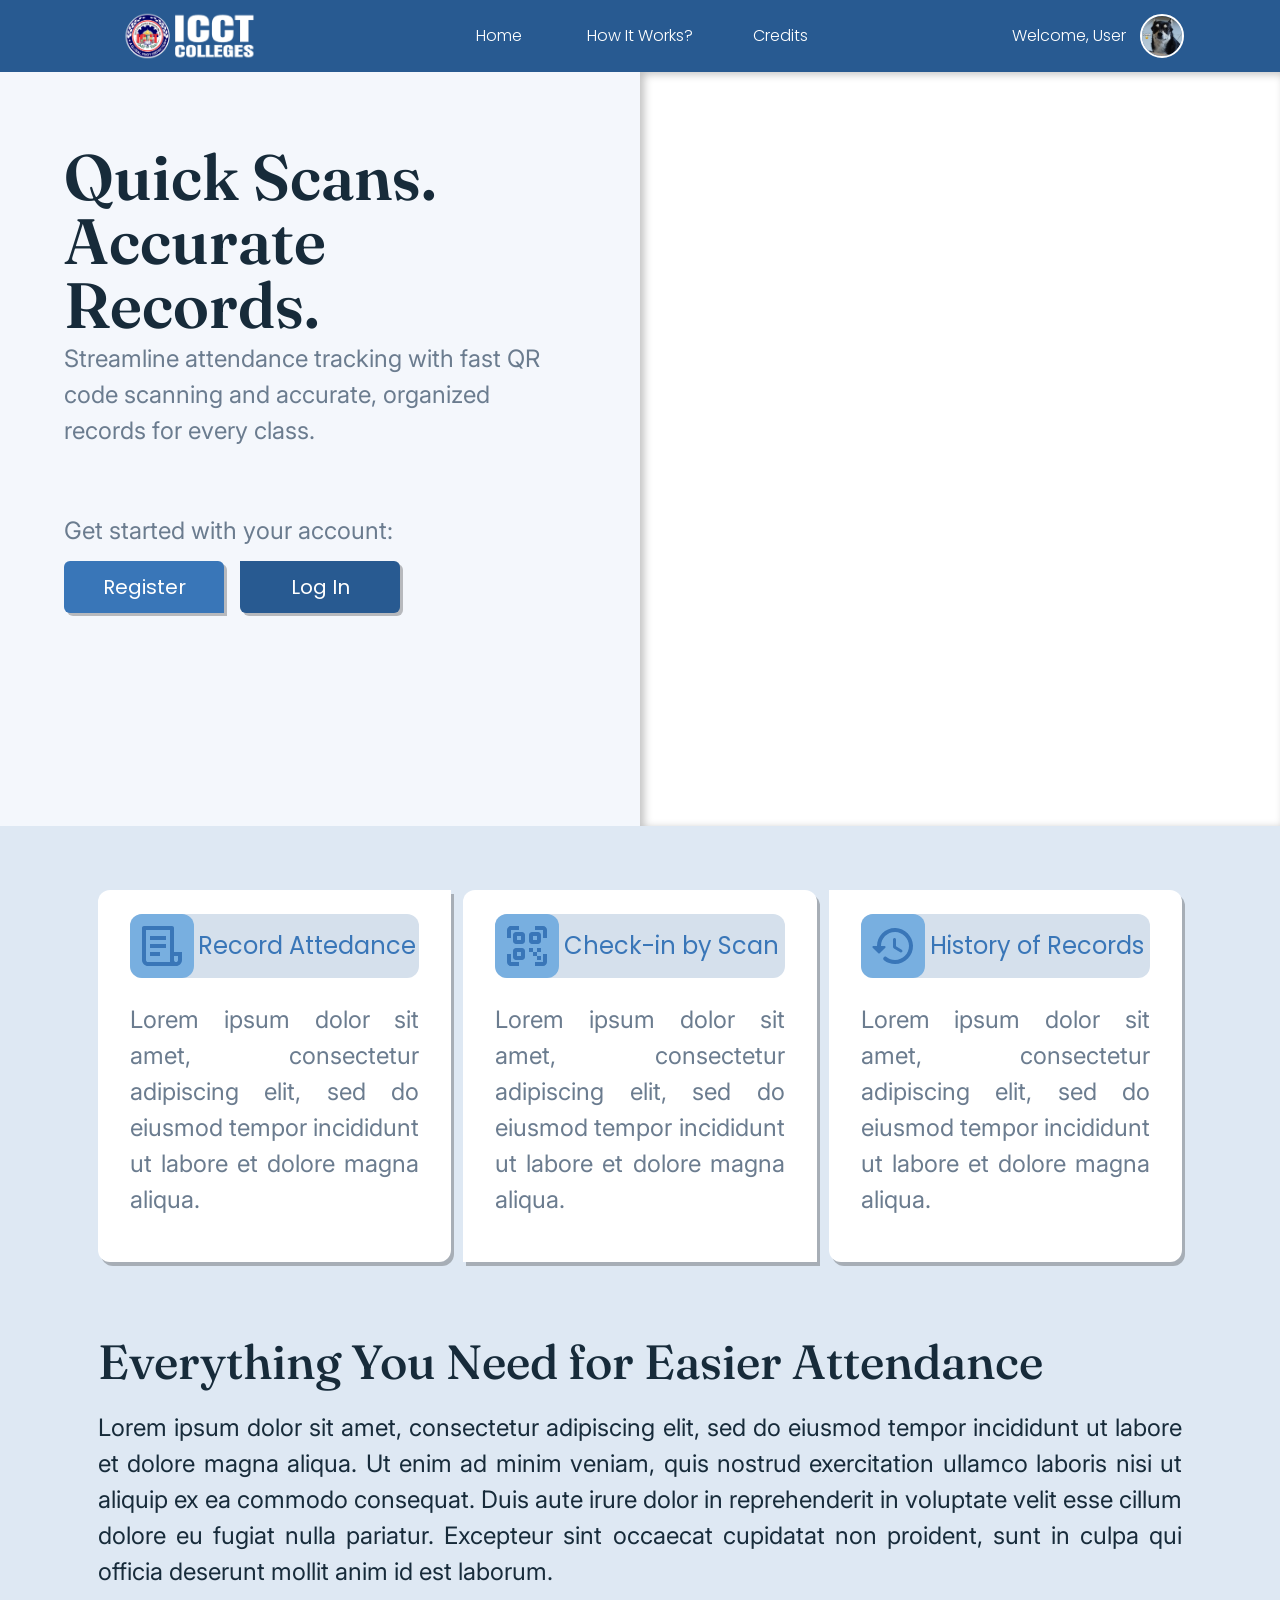
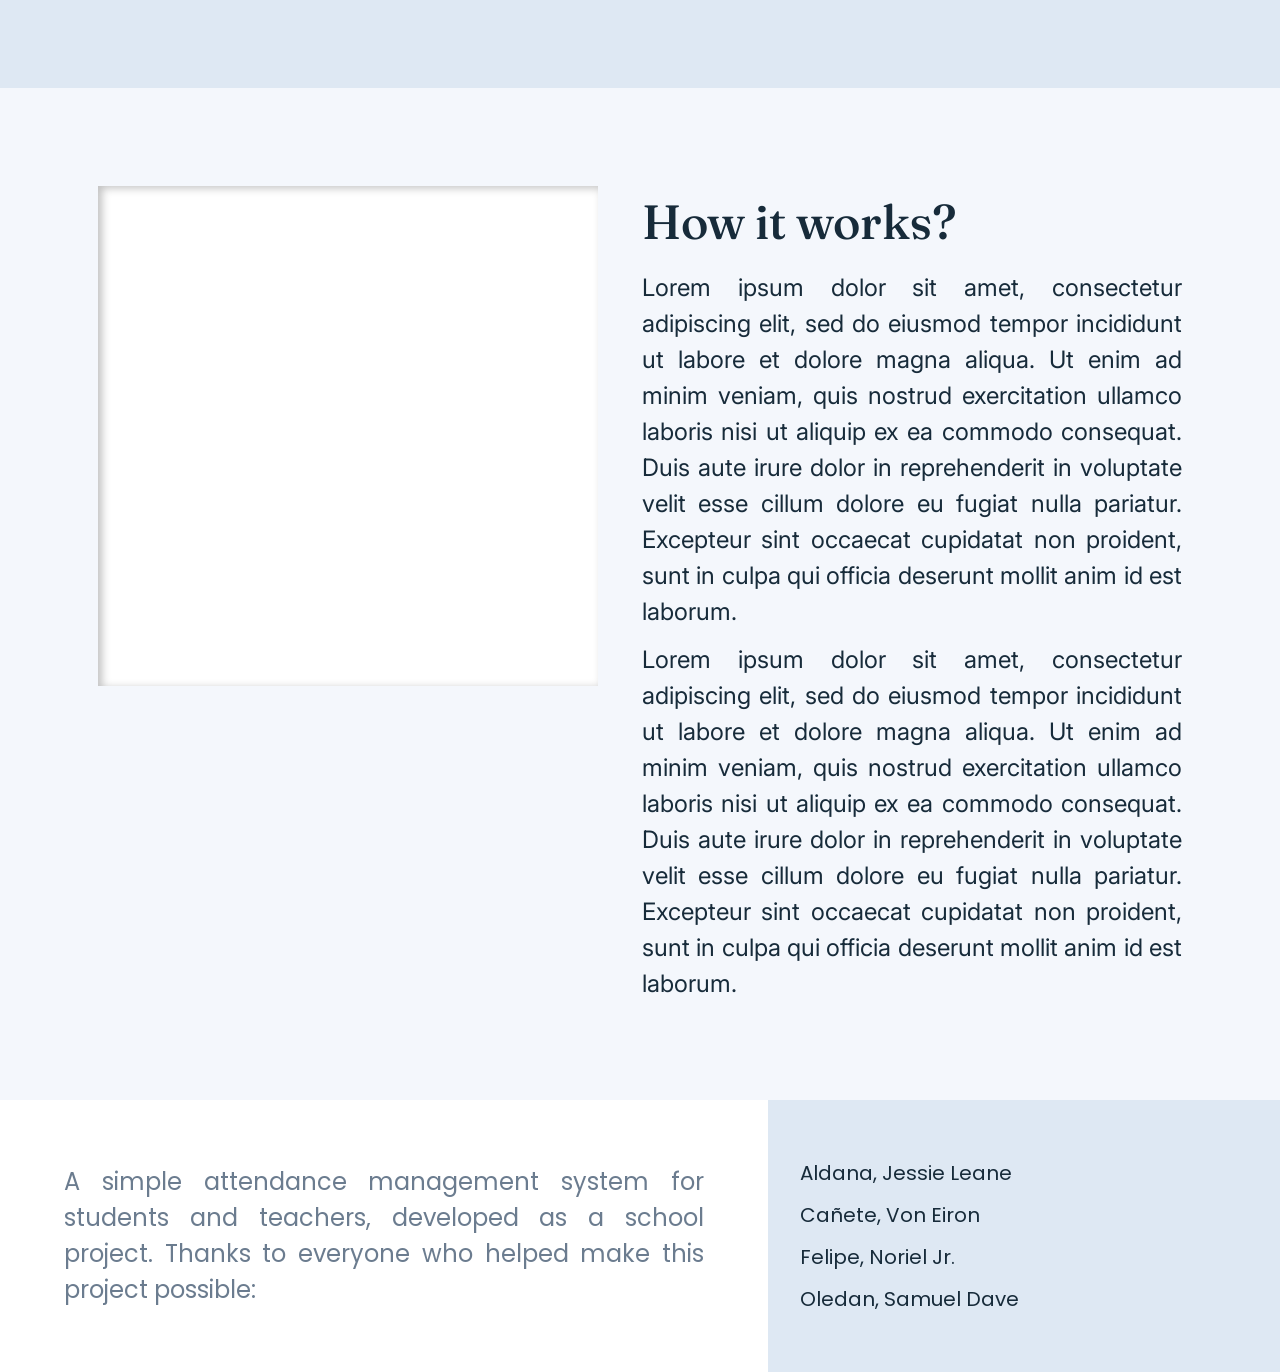
==== templates/index.html @ dfe64f06 "Flatten project structure and clean up workspace" ====
<!doctype html>
<html lang="en">
  <head>
    <meta charset="UTF-8" />
    <meta name="viewport" content="width=device-width, initial-scale=1.0" />

    <link rel="stylesheet" href="..\static\styles\global.css" />
    <link rel="stylesheet" href="..\static\styles\landing_page.css" />

    <title>WS1 Finals Project</title>
  </head>
  <body>
    <!--! Header Section -->

    <header>
      <!--! Navigation Section -->

      <nav>
        <div class="logo_container">
          <img
            src="../static/assets/images/icct_logo.png"
            alt="icct_logo.png"
          />
        </div>

        <div class="main_cta_container">
          <a href="#home">Home</a>
          <a href="#features">How It Works?</a>
          <a href="#credits">Credits</a>
        </div>

        <div class="side_cta_container">
          <a href="#home">Welcome, User</a>

          <div class="profile_container">
            <img
              src="../static/assets/images/caca.png"
              alt="profile_icon.png"
            />
          </div>
        </div>
      </nav>

      <!--* Hero Container -->

      <div class="hero_container">
        <div class="headline">
          <!--* Grid 1 - Header Description -->

          <div class="description">
            <h1>
              Quick Scans.<br />
              Accurate Records.
            </h1>
            <p>
              Streamline attendance tracking with fast QR code scanning and
              accurate, organized records for every class.
            </p>
          </div>

          <div class="hero_cta_container">
            <p>Get started with your account:</p>

            <div class="cta_container">
              <button id="register_cta">Register</button>
              <button id="login_cta">Log In</button>

              <!--* Registration Form -->

              <dialog id="registration_form">
                <div class="form_container">
                  <p>Registration Form</p>

                  <form id="registration_data" action="/submit" method="POST">
                    <div class="form_group_container">
                      <div class="form_group">
                        <label for="first_name">First name:</label>
                        <input
                          type="text"
                          id="first_name"
                          name="first_name"
                          required
                        />
                      </div>

                      <div class="form_group">
                        <label for="last_name">Last name:</label>
                        <input
                          type="text"
                          id="last_name"
                          name="last_name"
                          required
                        />
                      </div>
                    </div>

                    <div class="form_single">
                      <label for="id_number">ID no:</label>
                      <input
                        type="text"
                        id="id_number"
                        name="id_number"
                        required
                      />
                    </div>

                    <div class="form_single">
                      <label for="program">Program:</label>
                      <select name="program" id="program" required>
                        <option value="" disabled selected></option>
                        <option value="subject1">SUB1: Subject 1</option>
                        <option value="subject2">SUB2: Subject 2</option>
                        <option value="subject3">SUB3: Subject 3</option>
                      </select>
                    </div>

                    <div class="form_group_container">
                      <div class="form_group">
                        <label for="year_level">Year Level:</label>
                        <select name="year_level" id="year_level" required>
                          <option value="" disabled selected></option>
                          <option value="year_one">1st year</option>
                          <option value="year_two">2nd year</option>
                          <option value="irregular">Irregular</option>
                        </select>
                      </div>

                      <div class="form_group">
                        <label for="section">Section:</label>
                        <select name="section" id="section" required>
                          <option value="" disabled selected></option>
                          <option value="section1">Section 1</option>
                          <option value="section2">Section 2</option>
                          <option value="section3">Section 3</option>
                        </select>
                      </div>
                    </div>

                    <div class="form_single">
                      <label for="email">Email:</label>
                      <input type="email" id="email" name="email" required />
                    </div>

                    <div class="form_single">
                      <label for="password">Password:</label>
                      <input
                        type="password"
                        id="password"
                        name="password"
                        required
                      />
                    </div>
                  </form>

                  <div class="submission_cta">
                    <button type="submit" form="registration_data">
                      Sign In
                    </button>
                  </div>
                </div>
                <div class="side_header">
                  <div class="side_header_description">
                    <h3>Welcome!<br />Nice to meet you.</h3>

                    <p>
                      Create your account to get started with our attendance
                      monitoring system.
                    </p>
                  </div>

                  <p id="no_account">Don't have an account?</p>

                  <div class="registration_form_cta">
                    <button id="form_login_cta">Log In</button>
                  </div>
                </div>
              </dialog>

              <!--* Log In Form -->

              <dialog id="login_form">
                <div class="form_container">
                  <p>Log In Form</p>

                  <form id="login_data" action="/login" method="POST">
                    <div class="form_single">
                      <label for="login_id_number">ID no:</label>
                      <input
                        type="text"
                        id="login_id_number"
                        name="id_number"
                        required
                      />
                    </div>

                    <div class="form_single">
                      <label for="login_password">Password:</label>
                      <input
                        type="password"
                        id="login_password"
                        name="password"
                        required
                      />
                    </div>
                  </form>

                  <div class="submit_login_cta">
                    <button type="submit" form="login_data">Log In</button>
                  </div>
                </div>

                <div class="side_header">
                  <div class="side_header_description">
                    <h3>Welcome back!<br />Let's get started.</h3>

                    <p>Login your account to start managing attendances.</p>
                  </div>

                  <p id="no_account">Don't have an account?</p>

                  <div class="login_form_cta">
                    <button id="form_register_cta">Register</button>
                  </div>
                </div>
              </dialog>
            </div>
          </div>
        </div>

        <!--* Grid 2 - Cards Showcase -->

        <div class="showcase">
          <div class="cards_container">
            <!--TODO <img src="../img_use/Property 1=Default.png" alt="icon" /> -->
          </div>
        </div>
      </div>
    </header>

    <!--! Main Section -->

    <main>
      <!--* Features Showcase -->

      <div class="features">
        <!--* Cards Container -->

        <section class="features_cards">
          <div class="card_container card_1">
            <div class="icon_container">
              <div class="icon">
                <img
                  src="..\static\assets\icons\attendance_icon_showcase.svg"
                  alt="attendance_icon"
                />
              </div>
              <h3>Record Attedance</h3>
            </div>

            <p>
              Lorem ipsum dolor sit amet, consectetur adipiscing elit, sed do
              eiusmod tempor incididunt ut labore et dolore magna aliqua.
            </p>
          </div>

          <div class="card_container card_2">
            <div class="icon_container">
              <div class="icon">
                <img
                  src="..\static\assets\icons\qrcode_icon_showcase.svg"
                  alt="attendance_icon"
                />
              </div>
              <h3>Check-in by Scan</h3>
            </div>

            <p>
              Lorem ipsum dolor sit amet, consectetur adipiscing elit, sed do
              eiusmod tempor incididunt ut labore et dolore magna aliqua.
            </p>
          </div>

          <div class="card_container card_3">
            <div class="icon_container">
              <div class="icon">
                <img
                  src="..\static\assets\icons\history_icon_showcase.svg"
                  alt="attendance_icon"
                />
              </div>
              <h3>History of Records</h3>
            </div>

            <p>
              Lorem ipsum dolor sit amet, consectetur adipiscing elit, sed do
              eiusmod tempor incididunt ut labore et dolore magna aliqua.
            </p>
          </div>
        </section>

        <!--* Description -->

        <section class="feature_description">
          <h2>Everything You Need for Easier Attendance</h2>
          <p>
            Lorem ipsum dolor sit amet, consectetur adipiscing elit, sed do
            eiusmod tempor incididunt ut labore et dolore magna aliqua. Ut enim
            ad minim veniam, quis nostrud exercitation ullamco laboris nisi ut
            aliquip ex ea commodo consequat. Duis aute irure dolor in
            reprehenderit in voluptate velit esse cillum dolore eu fugiat nulla
            pariatur. Excepteur sint occaecat cupidatat non proident, sunt in
            culpa qui officia deserunt mollit anim id est laborum.
          </p>
        </section>
      </div>

      <!--* Description 2 -->

      <div class="hiw_description_container">
        <section class="hiw_card_container"></section>

        <section class="hiw_description">
          <h2>How it works?</h2>
          <p>
            Lorem ipsum dolor sit amet, consectetur adipiscing elit, sed do
            eiusmod tempor incididunt ut labore et dolore magna aliqua. Ut enim
            ad minim veniam, quis nostrud exercitation ullamco laboris nisi ut
            aliquip ex ea commodo consequat. Duis aute irure dolor in
            reprehenderit in voluptate velit esse cillum dolore eu fugiat nulla
            pariatur. Excepteur sint occaecat cupidatat non proident, sunt in
            culpa qui officia deserunt mollit anim id est laborum.
          </p>
          <p>
            Lorem ipsum dolor sit amet, consectetur adipiscing elit, sed do
            eiusmod tempor incididunt ut labore et dolore magna aliqua. Ut enim
            ad minim veniam, quis nostrud exercitation ullamco laboris nisi ut
            aliquip ex ea commodo consequat. Duis aute irure dolor in
            reprehenderit in voluptate velit esse cillum dolore eu fugiat nulla
            pariatur. Excepteur sint occaecat cupidatat non proident, sunt in
            culpa qui officia deserunt mollit anim id est laborum.
          </p>
        </section>
      </div>
    </main>

    <!--! Footer Section -->

    <footer>
      <section class="credits_description">
        <p>
          A simple attendance management system for students and teachers,
          developed as a school project. Thanks to everyone who helped make this
          project possible:
        </p>
      </section>

      <section class="members_list">
        <ul>
          <li>Aldana, Jessie Leane</li>
          <li>Cañete, Von Eiron</li>
          <li>Felipe, Noriel Jr.</li>
          <li>Oledan, Samuel Dave</li>
        </ul>
      </section>
    </footer>

    <script src="../static/scripts/landing_page.js"></script>
  </body>
</html>
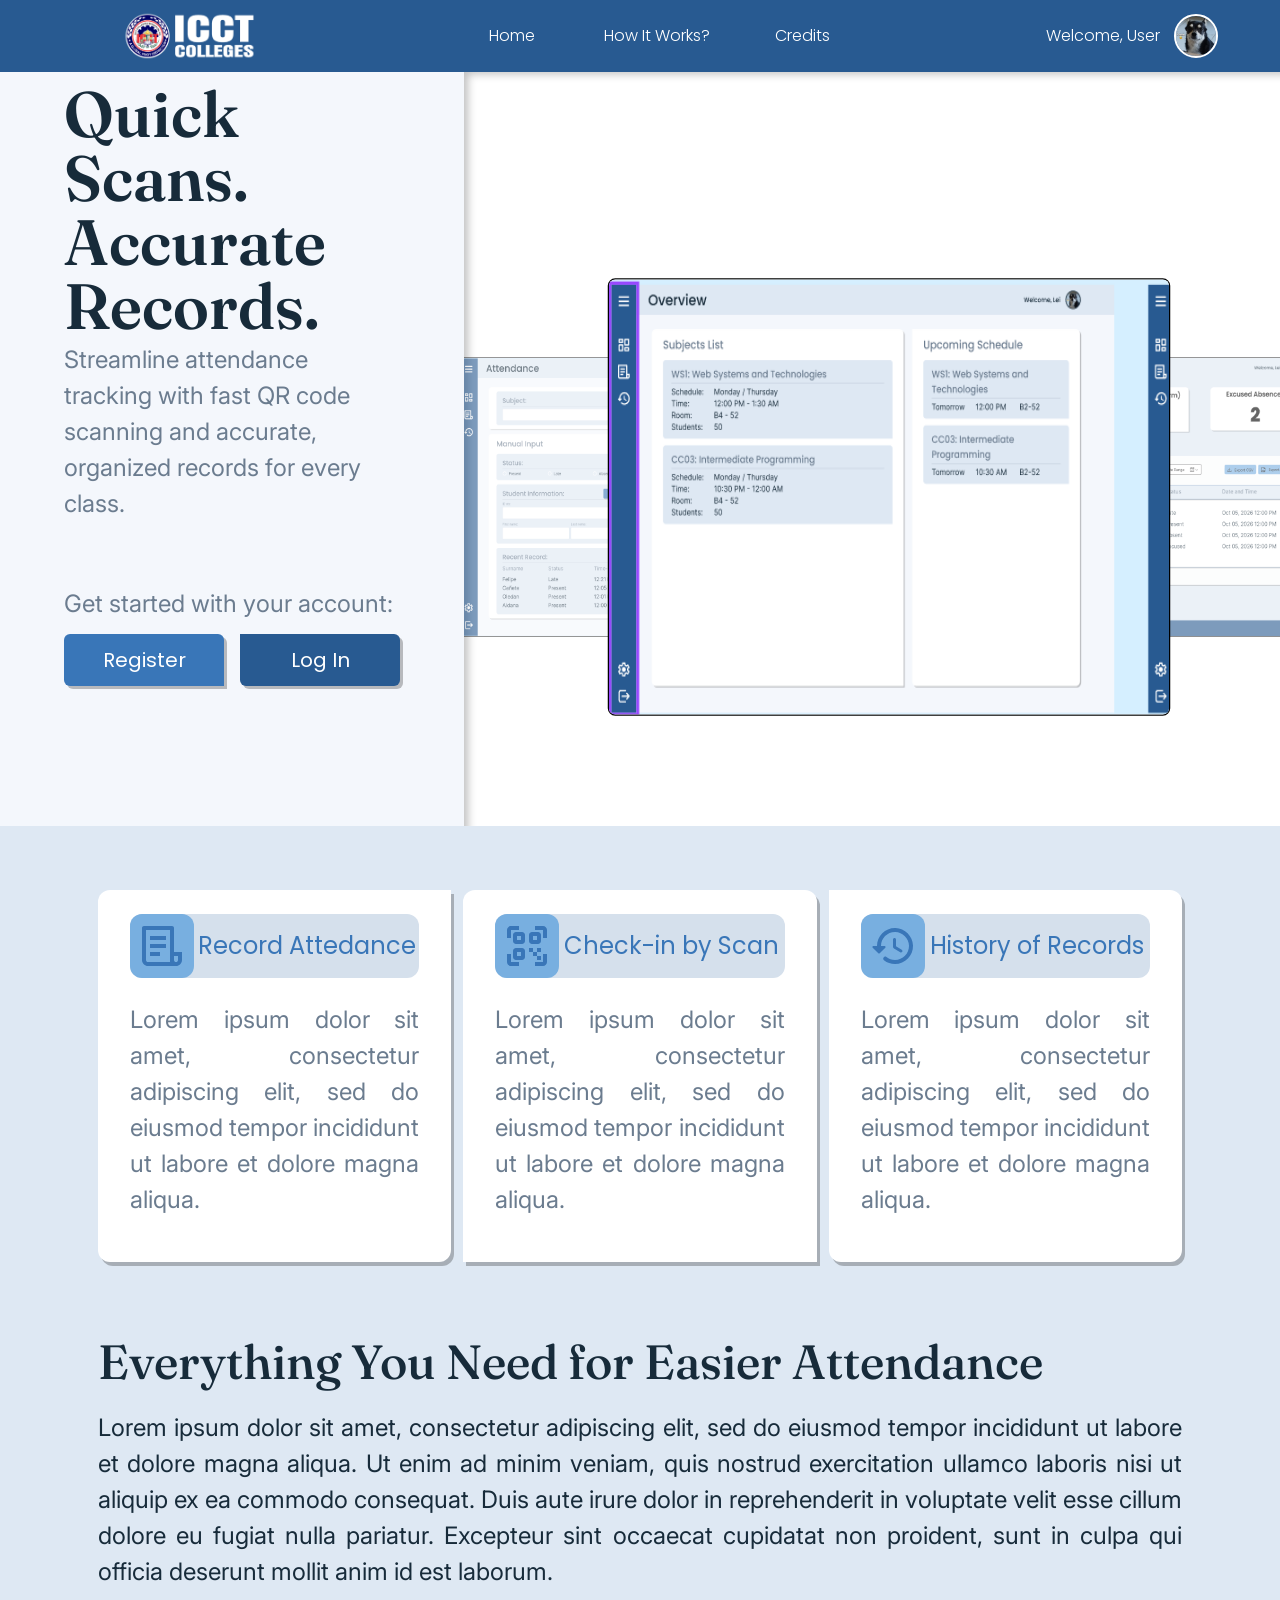
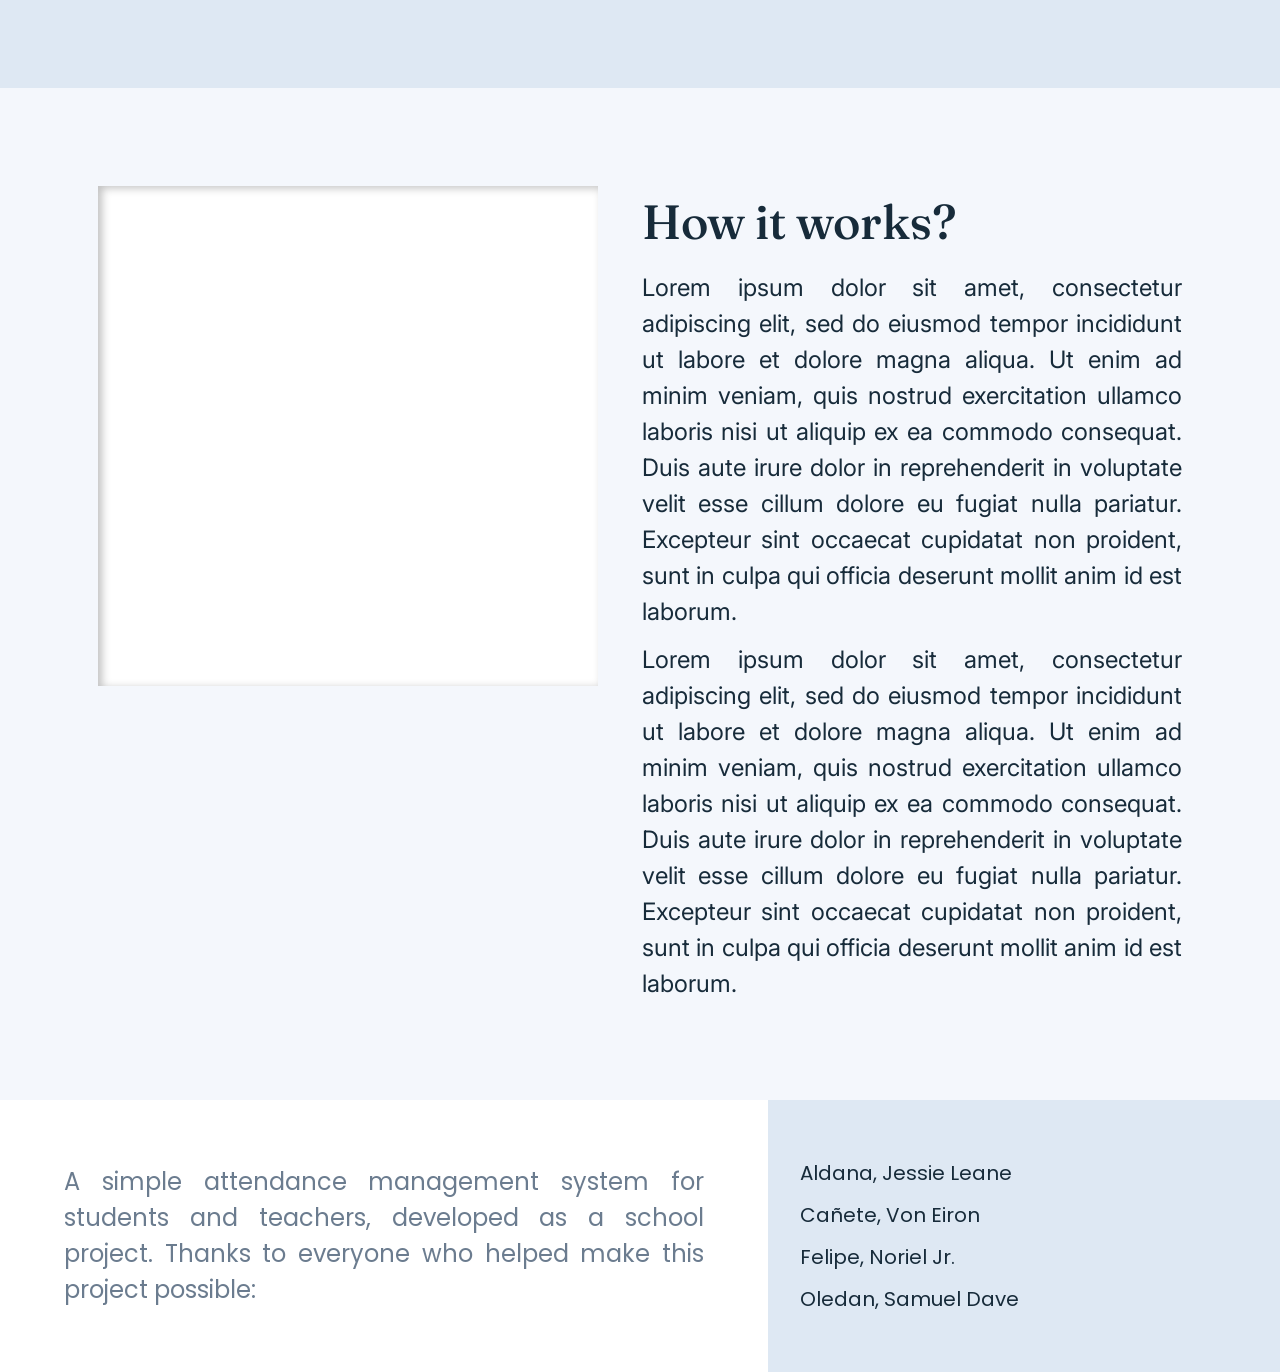
==== commit d1167ba9: "program manager(3 forms yan naka display none lang) and slider animation" ====
--- a/templates/index.html
+++ b/templates/index.html
@@ -6,6 +6,7 @@
 
     <link rel="stylesheet" href="..\static\styles\global.css" />
     <link rel="stylesheet" href="..\static\styles\landing_page.css" />
+    <link rel="stylesheet" href="../static/styles/slider-animation.css">
 
     <title>WS1 Finals Project</title>
   </head>
@@ -69,9 +70,16 @@
 
               <dialog id="registration_form">
                 <div class="form_container">
-                  <p>Registration Form</p>
-
-                  <form id="registration_data" action="/submit" method="POST">
+                  <h3>Registration Form</h3>
+
+                  <div class="form_message" id="form_message"></div>
+
+                  <form
+                    id="registration_data"
+                    action="/submit"
+                    method="POST"
+                    autocomplete="off"
+                  >
                     <div class="form_group_container">
                       <div class="form_group">
                         <label for="first_name">First name:</label>
@@ -79,6 +87,7 @@
                           type="text"
                           id="first_name"
                           name="first_name"
+                          placeholder="JUAN"
                           required
                         />
                       </div>
@@ -89,6 +98,7 @@
                           type="text"
                           id="last_name"
                           name="last_name"
+                          placeholder="DELA CRUZ"
                           required
                         />
                       </div>
@@ -100,45 +110,74 @@
                         type="text"
                         id="id_number"
                         name="id_number"
+                        placeholder="e.g., CA202205945"
                         required
                       />
                     </div>
 
-                    <div class="form_single">
-                      <label for="program">Program:</label>
-                      <select name="program" id="program" required>
-                        <option value="" disabled selected></option>
-                        <option value="subject1">SUB1: Subject 1</option>
-                        <option value="subject2">SUB2: Subject 2</option>
-                        <option value="subject3">SUB3: Subject 3</option>
-                      </select>
-                    </div>
-
-                    <div class="form_group_container">
-                      <div class="form_group">
-                        <label for="year_level">Year Level:</label>
-                        <select name="year_level" id="year_level" required>
-                          <option value="" disabled selected></option>
-                          <option value="year_one">1st year</option>
-                          <option value="year_two">2nd year</option>
-                          <option value="irregular">Irregular</option>
+                    <div class="form_checkbox">
+                      <label for="is_student">
+                        <input
+                          type="checkbox"
+                          name="is_student"
+                          id="is_student"
+                          value="true"
+                        />
+                        Register as a student?
+                      </label>
+                    </div>
+
+                    <div id="student_fields">
+                      <div class="form_single">
+                        <label for="program">Program:</label>
+                        <select name="program" id="program" required>
+                          <option value="" disabled selected>
+                            Select an option below:
+                          </option>
+                          <option value="subject1">
+                            BSCS: Bachelor of Science in Computer Science
+                          </option>
+                          <option value="subject2">
+                            BSIT: Bachelor of Science in Information Technology
+                          </option>
+                          <option value="subject3">
+                            BSCRIM: Bachelor of Science in Criminology
+                          </option>
                         </select>
                       </div>
 
-                      <div class="form_group">
-                        <label for="section">Section:</label>
-                        <select name="section" id="section" required>
-                          <option value="" disabled selected></option>
-                          <option value="section1">Section 1</option>
-                          <option value="section2">Section 2</option>
-                          <option value="section3">Section 3</option>
-                        </select>
+                      <div class="form_group_container">
+                        <div class="form_group">
+                          <label for="year_level">Year Level:</label>
+                          <select name="year_level" id="year_level" required>
+                            <option value="" disabled selected></option>
+                            <option value="year_one">1st</option>
+                            <option value="year_two">2nd</option>
+                            <option value="irregular">Irregular</option>
+                          </select>
+                        </div>
+
+                        <div class="form_group">
+                          <label for="section">Section:</label>
+                          <select name="section" id="section" required>
+                            <option value="" disabled selected></option>
+                            <option value="section1">Section 1</option>
+                            <option value="section2">Section 2</option>
+                            <option value="section3">Section 3</option>
+                          </select>
+                        </div>
                       </div>
                     </div>
 
                     <div class="form_single">
                       <label for="email">Email:</label>
-                      <input type="email" id="email" name="email" required />
+                      <input
+                        type="email"
+                        id="email"
+                        name="email"
+                        placeholder="e.g., juandelacruz@gmail.com"
+                        required
+                      />
                     </div>
 
                     <div class="form_single">
@@ -147,6 +186,9 @@
                         type="password"
                         id="password"
                         name="password"
+                        minlength="8"
+                        maxlength="64"
+                        placeholder="At least 8 characters."
                         required
                       />
                     </div>
@@ -154,7 +196,7 @@
 
                   <div class="submission_cta">
                     <button type="submit" form="registration_data">
-                      Sign In
+                      Sign Up
                     </button>
                   </div>
                 </div>
@@ -180,9 +222,16 @@
 
               <dialog id="login_form">
                 <div class="form_container">
-                  <p>Log In Form</p>
-
-                  <form id="login_data" action="/login" method="POST">
+                  <h3>Log In Form</h3>
+
+                  <div class="form_message" id="login_message"></div>
+
+                  <form
+                    id="login_data"
+                    action="/login"
+                    method="POST"
+                    autocomplete="off"
+                  >
                     <div class="form_single">
                       <label for="login_id_number">ID no:</label>
                       <input
@@ -230,8 +279,19 @@
         <!--* Grid 2 - Cards Showcase -->
 
         <div class="showcase">
-          <div class="cards_container">
-            <!--TODO <img src="../img_use/Property 1=Default.png" alt="icon" /> -->
+          <input type="radio" name="state" id="s1" checked>
+          <input type="radio" name="state" id="s2">
+          <input type="radio" name="state" id="s3">
+
+
+          <div class="carousel">
+              <img src="../static/assets/images/attendance-image.png" alt="attendance" class="images a">
+              <img src="../static/assets/images/overview-image.png" alt="overview" class="images b">
+              <img src="../static/assets/images/record-image.png" alt="record" class="images c">
+
+              <label class="next to-s1" for="s1"></label>
+              <label class="next to-s2" for="s2"></label>
+              <label class="next to-s3" for="s3"></label>
           </div>
         </div>
       </div>
--- a/static/styles/slider-animation.css
+++ b/static/styles/slider-animation.css
@@ -0,0 +1,115 @@
+.showcase {
+    display: grid;
+    place-items: center;
+    height: 100vh;
+    margin: 0;
+}
+
+input {
+    position: absolute;
+    opacity: 0;
+    pointer-events: none;
+}
+
+/* state 1: a b c */
+#s1:checked~.carousel {
+    .a {
+        --pos: 0;
+        --scale: 0.8;
+        --opacity: 0.6;
+    }
+
+    .b {
+        --pos: 1;
+        --scale: 1.25;
+        --opacity: 1;
+        z-index: 2;
+    }
+
+    .c {
+        --pos: 2;
+        --scale: 0.8;
+        --opacity: 0.6;
+    }
+}
+
+/* state 2: b c a */
+#s2:checked~.carousel {
+    .b {
+    --pos: 0;
+    --scale: 0.8;
+    --opacity: 0.6;
+    }
+
+    .c {
+    --pos: 1;
+    --scale: 1.25;
+    --opacity: 1;
+    z-index: 2;
+    }
+
+    .a {
+    --pos: 2;
+    --scale: 0.8;
+    --opacity: 0.6;
+    }
+}
+
+/* state 3: c a b */
+#s3:checked~.carousel {
+    .c {
+    --pos: 0;
+    --scale: 0.8;
+    --opacity: 0.6;
+    }
+
+    .a {
+    --pos: 1;
+    --scale: 1.25;
+    --opacity: 1;
+    z-index: 2;
+    }
+
+    .b {
+    --pos: 2;
+    --scale: 0.8;
+    --opacity: 0.6;
+    }
+}
+
+
+
+.carousel {
+    position: relative;
+    width: 850px;
+    height: 600px;
+    overflow: hidden;
+
+    .images {
+        position: absolute;
+        top: 100px;
+        right: 450px;
+        width: 450px;
+        height: 350px;
+        border: 1px solid black;
+        border-radius: 6px;
+        transform: translateX(calc(var(--pos) * 250px)) scale(var(--scale));
+        opacity: var(--opacity);
+        transition: transform 0.5s ease, opacity 0.5s ease;
+    }
+
+    .next {
+        position: absolute;
+        inset: 0;
+        cursor: pointer;
+        z-index: 10;
+        pointer-events: none;
+    }
+}
+
+#s1:checked~.carousel .to-s2,
+#s2:checked~.carousel .to-s3,
+#s3:checked~.carousel .to-s1 {
+    display: block;
+    pointer-events: auto;
+}
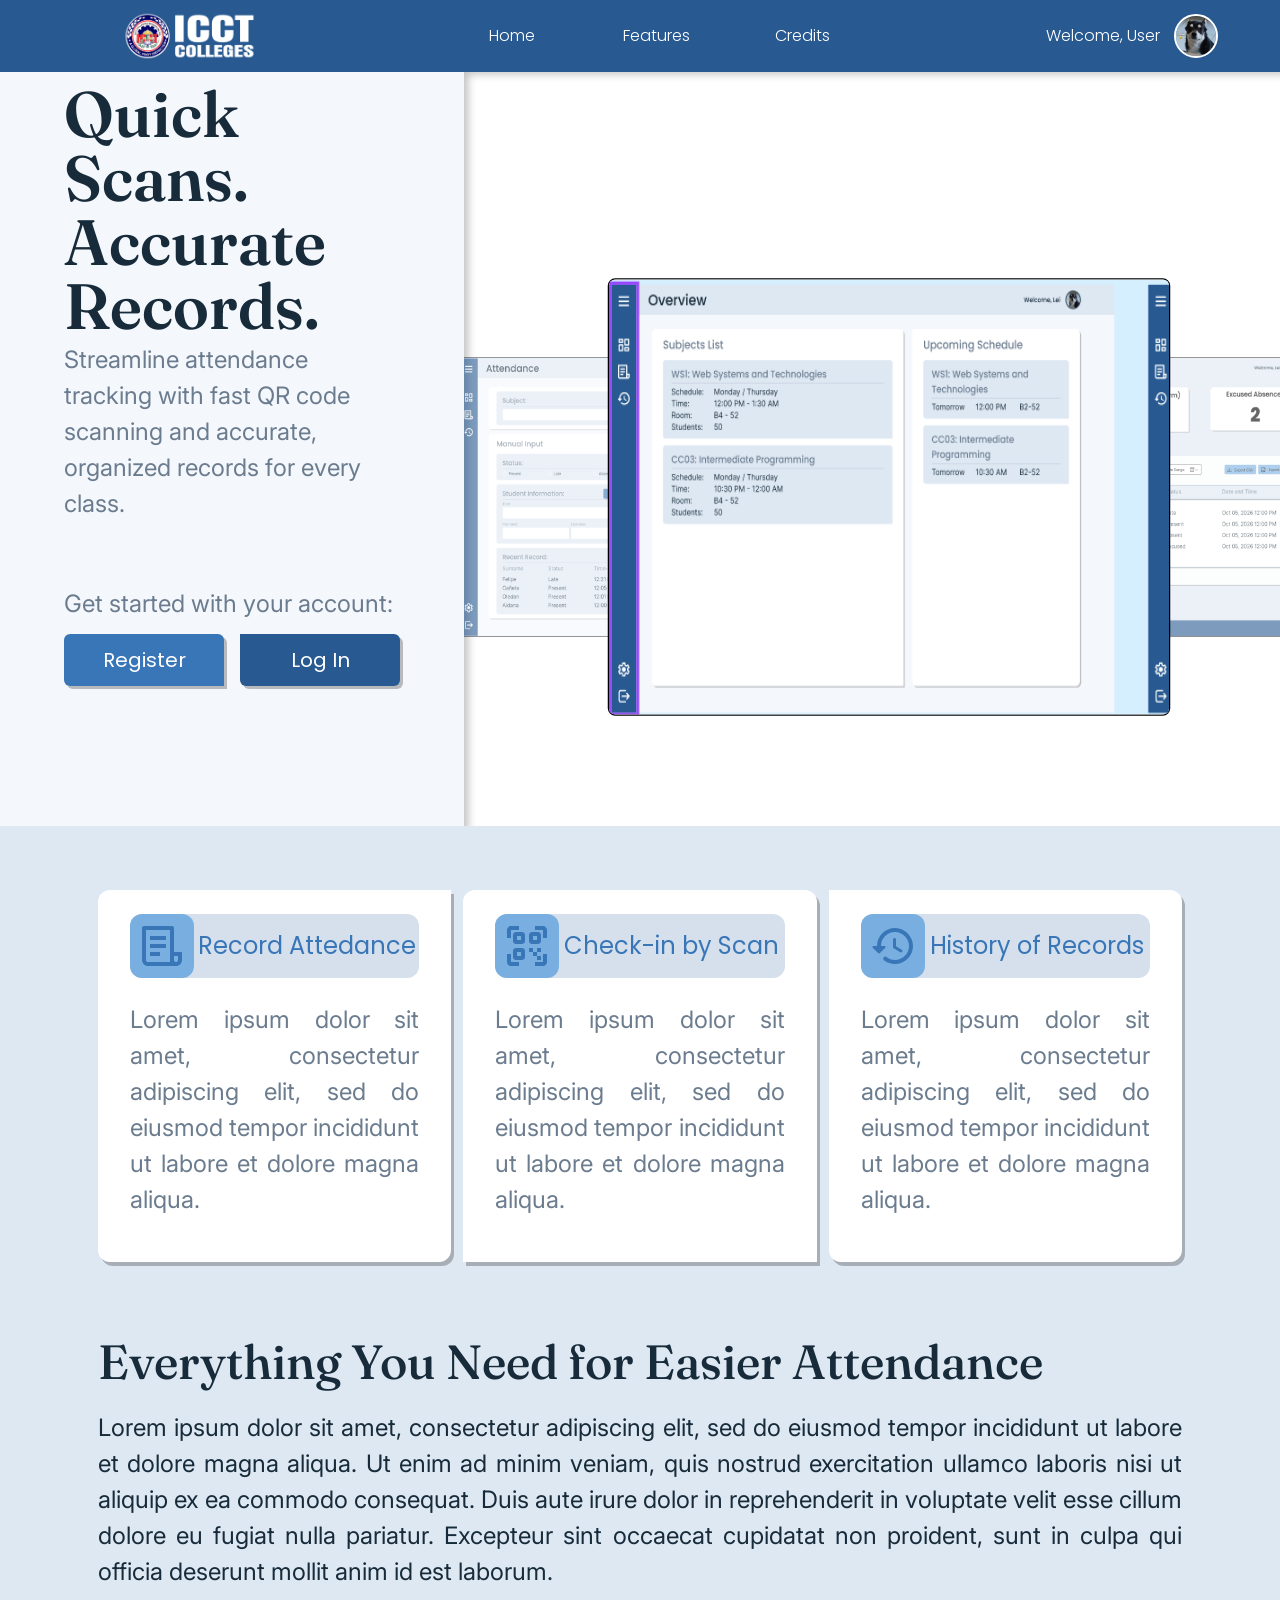
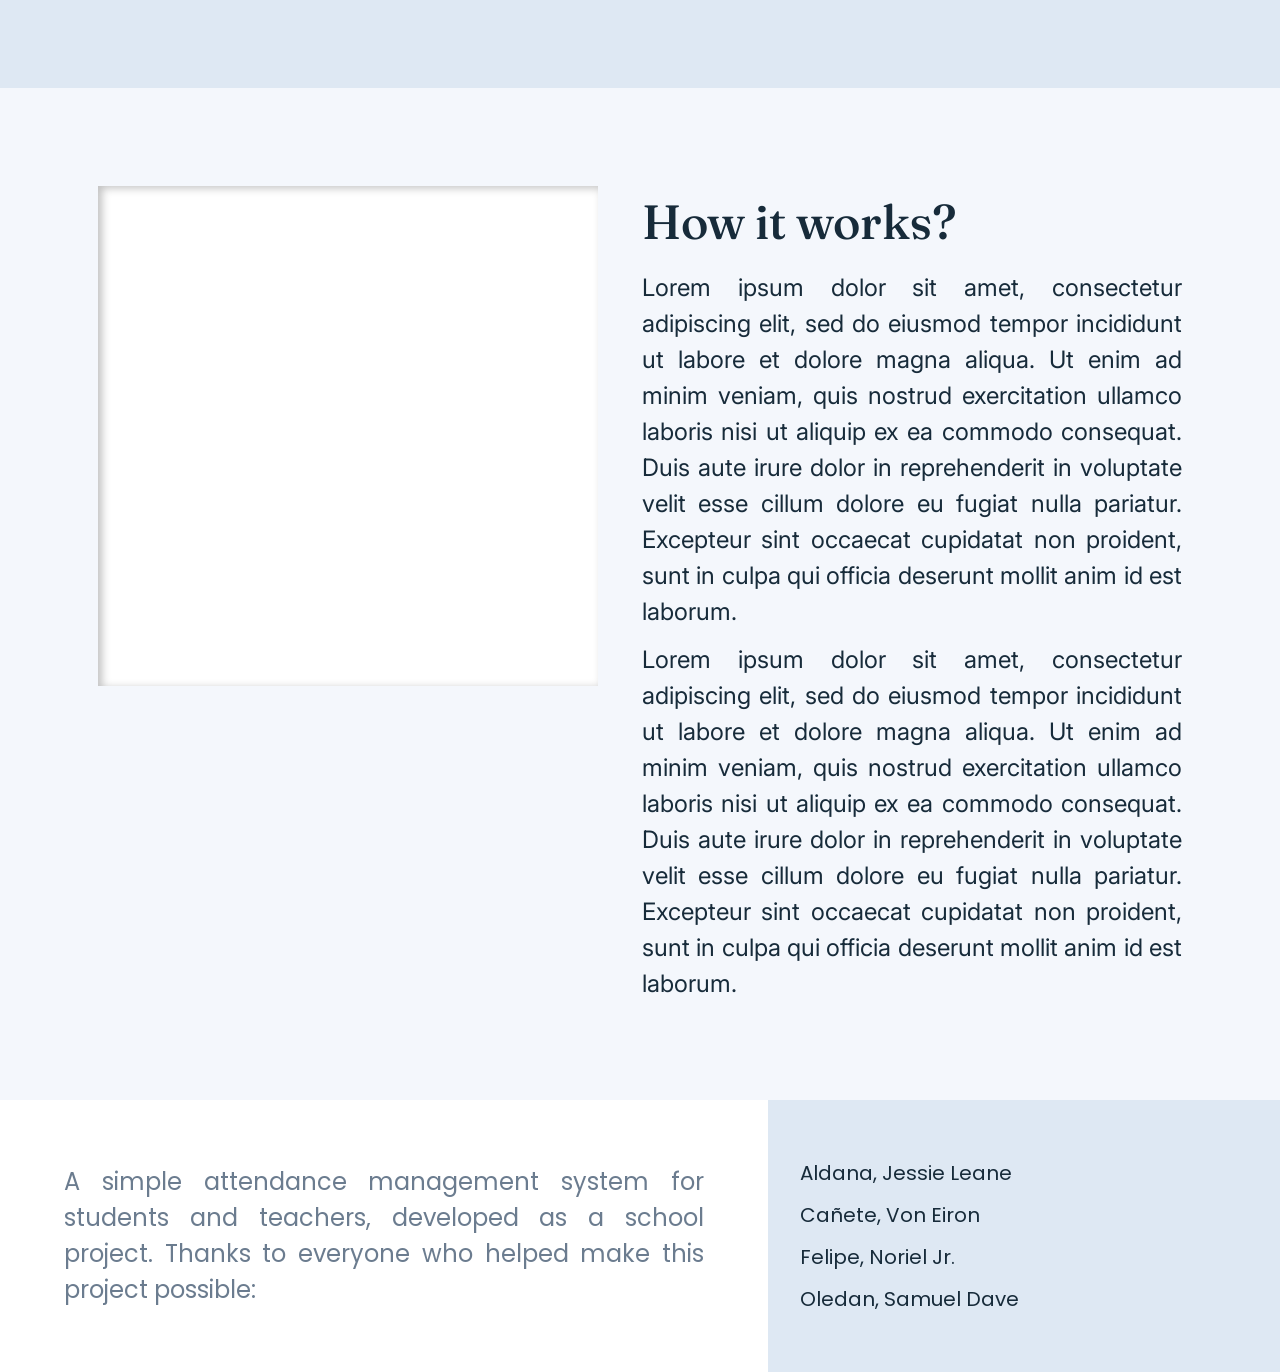
==== commit 5fa07d3a: "working navbar" ====
--- a/templates/index.html
+++ b/templates/index.html
@@ -26,7 +26,7 @@
 
         <div class="main_cta_container">
           <a href="#home">Home</a>
-          <a href="#features">How It Works?</a>
+          <a href="#features">Features</a>
           <a href="#credits">Credits</a>
         </div>
 
@@ -302,7 +302,7 @@
     <main>
       <!--* Features Showcase -->
 
-      <div class="features">
+      <div class="features" id="features">
         <!--* Cards Container -->
 
         <section class="features_cards">
@@ -406,7 +406,7 @@
     <!--! Footer Section -->
 
     <footer>
-      <section class="credits_description">
+      <section class="credits_description" id="credits">
         <p>
           A simple attendance management system for students and teachers,
           developed as a school project. Thanks to everyone who helped make this
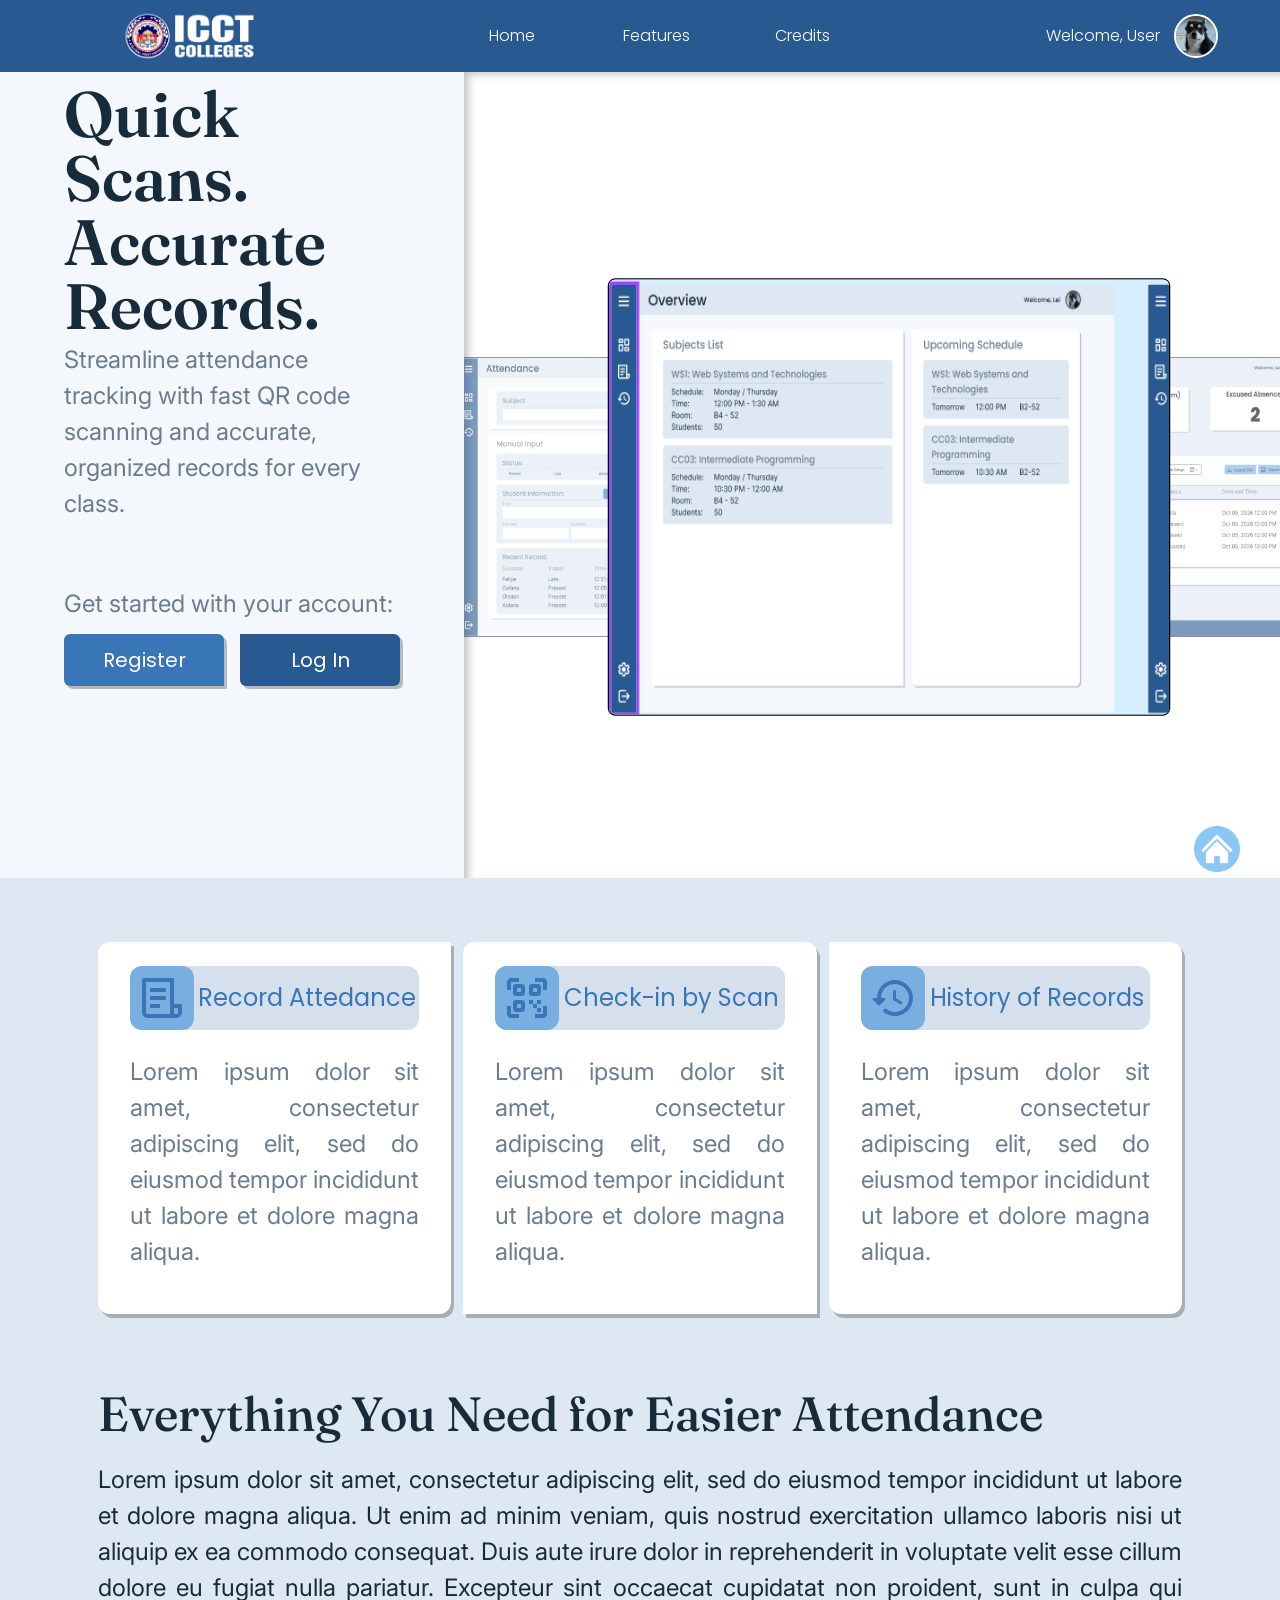
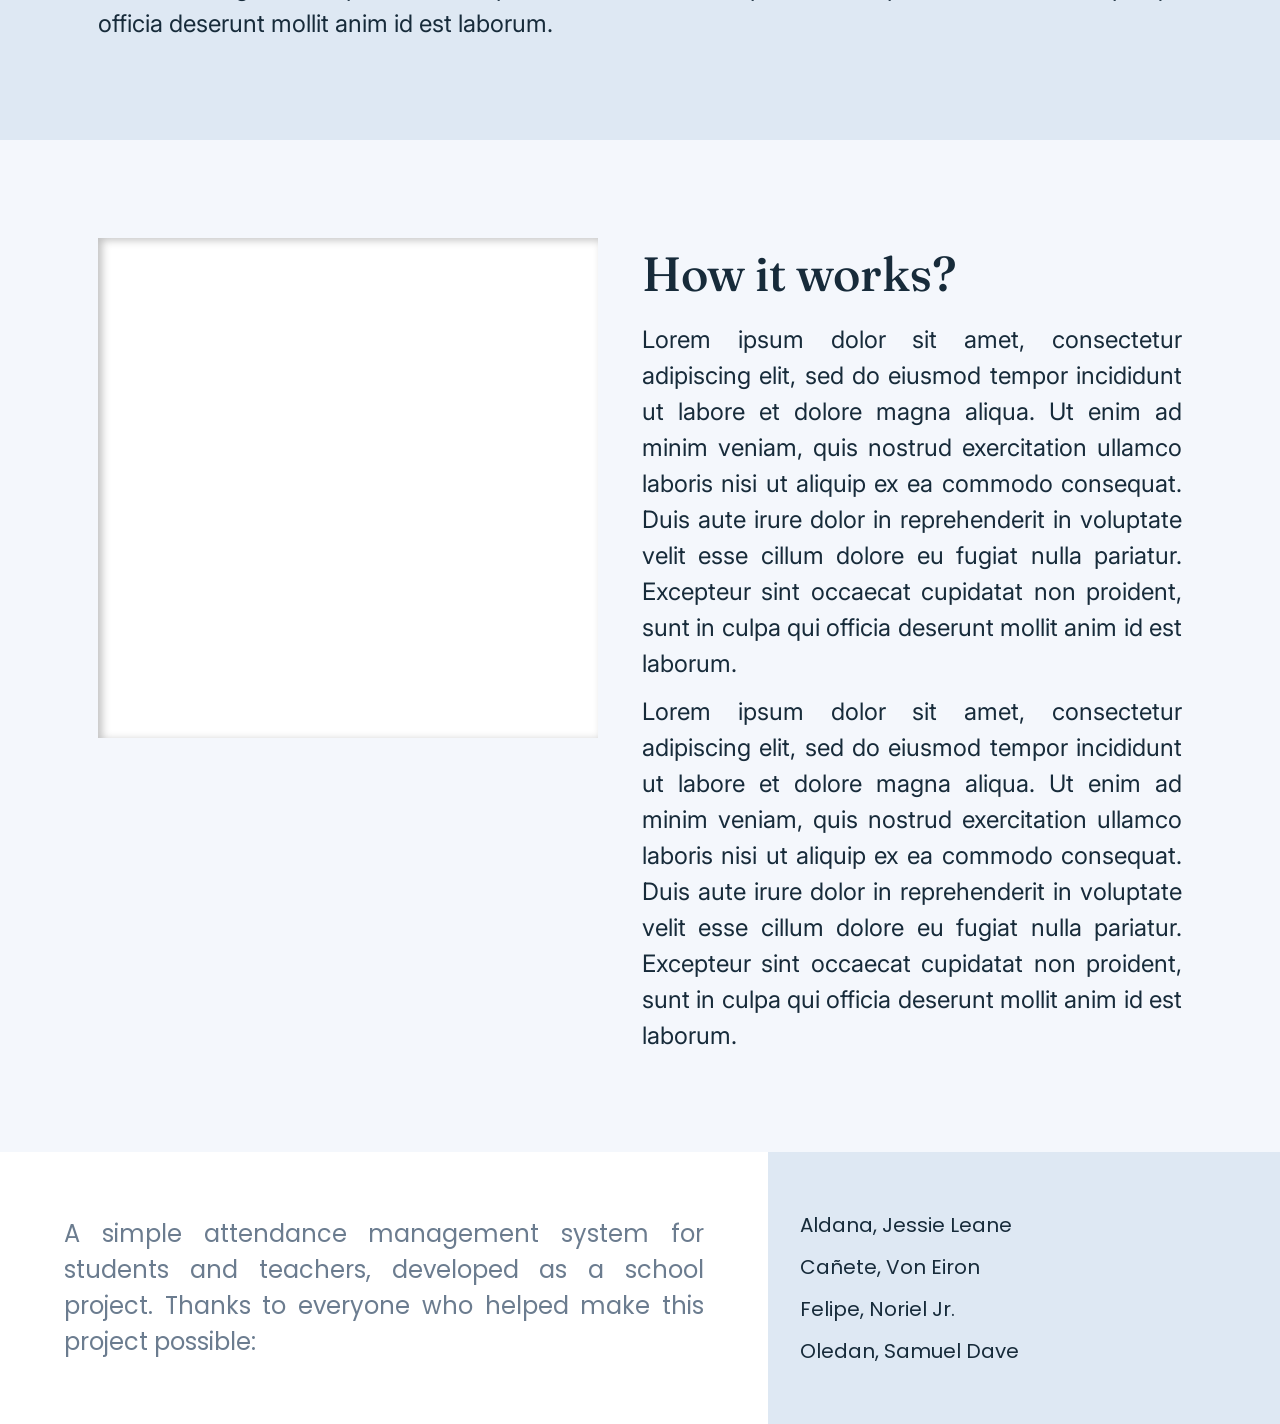
==== commit 872ad119: "return button added" ====
--- a/templates/index.html
+++ b/templates/index.html
@@ -1,429 +1,366 @@
 <!doctype html>
 <html lang="en">
-  <head>
-    <meta charset="UTF-8" />
-    <meta name="viewport" content="width=device-width, initial-scale=1.0" />
-
-    <link rel="stylesheet" href="..\static\styles\global.css" />
-    <link rel="stylesheet" href="..\static\styles\landing_page.css" />
-    <link rel="stylesheet" href="../static/styles/slider-animation.css">
-
-    <title>WS1 Finals Project</title>
-  </head>
-  <body>
-    <!--! Header Section -->
-
-    <header>
-      <!--! Navigation Section -->
-
-      <nav>
-        <div class="logo_container">
-          <img
-            src="../static/assets/images/icct_logo.png"
-            alt="icct_logo.png"
-          />
-        </div>
-
-        <div class="main_cta_container">
-          <a href="#home">Home</a>
-          <a href="#features">Features</a>
-          <a href="#credits">Credits</a>
-        </div>
-
-        <div class="side_cta_container">
-          <a href="#home">Welcome, User</a>
-
-          <div class="profile_container">
-            <img
-              src="../static/assets/images/caca.png"
-              alt="profile_icon.png"
-            />
-          </div>
-        </div>
-      </nav>
-
-      <!--* Hero Container -->
-
-      <div class="hero_container">
-        <div class="headline">
-          <!--* Grid 1 - Header Description -->
-
-          <div class="description">
-            <h1>
-              Quick Scans.<br />
-              Accurate Records.
-            </h1>
-            <p>
-              Streamline attendance tracking with fast QR code scanning and
-              accurate, organized records for every class.
-            </p>
-          </div>
-
-          <div class="hero_cta_container">
-            <p>Get started with your account:</p>
-
-            <div class="cta_container">
-              <button id="register_cta">Register</button>
-              <button id="login_cta">Log In</button>
-
-              <!--* Registration Form -->
-
-              <dialog id="registration_form">
-                <div class="form_container">
-                  <h3>Registration Form</h3>
-
-                  <div class="form_message" id="form_message"></div>
-
-                  <form
-                    id="registration_data"
-                    action="/submit"
-                    method="POST"
-                    autocomplete="off"
-                  >
+
+<head>
+  <meta charset="UTF-8" />
+  <meta name="viewport" content="width=device-width, initial-scale=1.0" />
+
+  <link rel="stylesheet" href="..\static\styles\global.css" />
+  <link rel="stylesheet" href="..\static\styles\landing_page.css" />
+  <link rel="stylesheet" href="../static/styles/slider-animation.css">
+
+  <title>WS1 Finals Project</title>
+</head>
+
+<body>
+  <!--! Header Section -->
+
+  <header>
+    <!--! Navigation Section -->
+
+    <nav>
+      <div class="logo_container">
+        <img src="../static/assets/images/icct_logo.png" alt="icct_logo.png" />
+      </div>
+
+      <div class="main_cta_container" id="home">
+        <a href="#home">Home</a>
+        <a href="#features">Features</a>
+        <a href="#credits">Credits</a>
+      </div>
+
+      <div class="side_cta_container">
+        <a href="#home">Welcome, User</a>
+
+        <div class="profile_container">
+          <img src="../static/assets/images/caca.png" alt="profile_icon.png" />
+        </div>
+      </div>
+    </nav>
+
+    <!--* Hero Container -->
+
+    <div class="hero_container">
+      <div class="headline">
+        <!--* Grid 1 - Header Description -->
+
+        <div class="description">
+          <h1>
+            Quick Scans.<br />
+            Accurate Records.
+          </h1>
+          <p>
+            Streamline attendance tracking with fast QR code scanning and
+            accurate, organized records for every class.
+          </p>
+        </div>
+
+        <div class="hero_cta_container">
+          <p>Get started with your account:</p>
+
+          <div class="cta_container">
+            <button id="register_cta">Register</button>
+            <button id="login_cta">Log In</button>
+
+            <!--* Registration Form -->
+
+            <dialog id="registration_form">
+              <div class="form_container">
+                <h3>Registration Form</h3>
+
+                <div class="form_message" id="form_message"></div>
+
+                <form id="registration_data" action="/submit" method="POST" autocomplete="off">
+                  <div class="form_group_container">
+                    <div class="form_group">
+                      <label for="first_name">First name:</label>
+                      <input type="text" id="first_name" name="first_name" placeholder="JUAN" required />
+                    </div>
+
+                    <div class="form_group">
+                      <label for="last_name">Last name:</label>
+                      <input type="text" id="last_name" name="last_name" placeholder="DELA CRUZ" required />
+                    </div>
+                  </div>
+
+                  <div class="form_single">
+                    <label for="id_number">ID no:</label>
+                    <input type="text" id="id_number" name="id_number" placeholder="e.g., CA202205945" required />
+                  </div>
+
+                  <div class="form_checkbox">
+                    <label for="is_student">
+                      <input type="checkbox" name="is_student" id="is_student" value="true" />
+                      Register as a student?
+                    </label>
+                  </div>
+
+                  <div id="student_fields">
+                    <div class="form_single">
+                      <label for="program">Program:</label>
+                      <select name="program" id="program" required>
+                        <option value="" disabled selected>
+                          Select an option below:
+                        </option>
+                        <option value="subject1">
+                          BSCS: Bachelor of Science in Computer Science
+                        </option>
+                        <option value="subject2">
+                          BSIT: Bachelor of Science in Information Technology
+                        </option>
+                        <option value="subject3">
+                          BSCRIM: Bachelor of Science in Criminology
+                        </option>
+                      </select>
+                    </div>
+
                     <div class="form_group_container">
                       <div class="form_group">
-                        <label for="first_name">First name:</label>
-                        <input
-                          type="text"
-                          id="first_name"
-                          name="first_name"
-                          placeholder="JUAN"
-                          required
-                        />
+                        <label for="year_level">Year Level:</label>
+                        <select name="year_level" id="year_level" required>
+                          <option value="" disabled selected></option>
+                          <option value="year_one">1st</option>
+                          <option value="year_two">2nd</option>
+                          <option value="irregular">Irregular</option>
+                        </select>
                       </div>
 
                       <div class="form_group">
-                        <label for="last_name">Last name:</label>
-                        <input
-                          type="text"
-                          id="last_name"
-                          name="last_name"
-                          placeholder="DELA CRUZ"
-                          required
-                        />
+                        <label for="section">Section:</label>
+                        <select name="section" id="section" required>
+                          <option value="" disabled selected></option>
+                          <option value="section1">Section 1</option>
+                          <option value="section2">Section 2</option>
+                          <option value="section3">Section 3</option>
+                        </select>
                       </div>
                     </div>
-
-                    <div class="form_single">
-                      <label for="id_number">ID no:</label>
-                      <input
-                        type="text"
-                        id="id_number"
-                        name="id_number"
-                        placeholder="e.g., CA202205945"
-                        required
-                      />
-                    </div>
-
-                    <div class="form_checkbox">
-                      <label for="is_student">
-                        <input
-                          type="checkbox"
-                          name="is_student"
-                          id="is_student"
-                          value="true"
-                        />
-                        Register as a student?
-                      </label>
-                    </div>
-
-                    <div id="student_fields">
-                      <div class="form_single">
-                        <label for="program">Program:</label>
-                        <select name="program" id="program" required>
-                          <option value="" disabled selected>
-                            Select an option below:
-                          </option>
-                          <option value="subject1">
-                            BSCS: Bachelor of Science in Computer Science
-                          </option>
-                          <option value="subject2">
-                            BSIT: Bachelor of Science in Information Technology
-                          </option>
-                          <option value="subject3">
-                            BSCRIM: Bachelor of Science in Criminology
-                          </option>
-                        </select>
-                      </div>
-
-                      <div class="form_group_container">
-                        <div class="form_group">
-                          <label for="year_level">Year Level:</label>
-                          <select name="year_level" id="year_level" required>
-                            <option value="" disabled selected></option>
-                            <option value="year_one">1st</option>
-                            <option value="year_two">2nd</option>
-                            <option value="irregular">Irregular</option>
-                          </select>
-                        </div>
-
-                        <div class="form_group">
-                          <label for="section">Section:</label>
-                          <select name="section" id="section" required>
-                            <option value="" disabled selected></option>
-                            <option value="section1">Section 1</option>
-                            <option value="section2">Section 2</option>
-                            <option value="section3">Section 3</option>
-                          </select>
-                        </div>
-                      </div>
-                    </div>
-
-                    <div class="form_single">
-                      <label for="email">Email:</label>
-                      <input
-                        type="email"
-                        id="email"
-                        name="email"
-                        placeholder="e.g., juandelacruz@gmail.com"
-                        required
-                      />
-                    </div>
-
-                    <div class="form_single">
-                      <label for="password">Password:</label>
-                      <input
-                        type="password"
-                        id="password"
-                        name="password"
-                        minlength="8"
-                        maxlength="64"
-                        placeholder="At least 8 characters."
-                        required
-                      />
-                    </div>
-                  </form>
-
-                  <div class="submission_cta">
-                    <button type="submit" form="registration_data">
-                      Sign Up
-                    </button>
-                  </div>
-                </div>
-                <div class="side_header">
-                  <div class="side_header_description">
-                    <h3>Welcome!<br />Nice to meet you.</h3>
-
-                    <p>
-                      Create your account to get started with our attendance
-                      monitoring system.
-                    </p>
-                  </div>
-
-                  <p id="no_account">Don't have an account?</p>
-
-                  <div class="registration_form_cta">
-                    <button id="form_login_cta">Log In</button>
-                  </div>
-                </div>
-              </dialog>
-
-              <!--* Log In Form -->
-
-              <dialog id="login_form">
-                <div class="form_container">
-                  <h3>Log In Form</h3>
-
-                  <div class="form_message" id="login_message"></div>
-
-                  <form
-                    id="login_data"
-                    action="/login"
-                    method="POST"
-                    autocomplete="off"
-                  >
-                    <div class="form_single">
-                      <label for="login_id_number">ID no:</label>
-                      <input
-                        type="text"
-                        id="login_id_number"
-                        name="id_number"
-                        required
-                      />
-                    </div>
-
-                    <div class="form_single">
-                      <label for="login_password">Password:</label>
-                      <input
-                        type="password"
-                        id="login_password"
-                        name="password"
-                        required
-                      />
-                    </div>
-                  </form>
-
-                  <div class="submit_login_cta">
-                    <button type="submit" form="login_data">Log In</button>
-                  </div>
-                </div>
-
-                <div class="side_header">
-                  <div class="side_header_description">
-                    <h3>Welcome back!<br />Let's get started.</h3>
-
-                    <p>Login your account to start managing attendances.</p>
-                  </div>
-
-                  <p id="no_account">Don't have an account?</p>
-
-                  <div class="login_form_cta">
-                    <button id="form_register_cta">Register</button>
-                  </div>
-                </div>
-              </dialog>
+                  </div>
+
+                  <div class="form_single">
+                    <label for="email">Email:</label>
+                    <input type="email" id="email" name="email" placeholder="e.g., juandelacruz@gmail.com" required />
+                  </div>
+
+                  <div class="form_single">
+                    <label for="password">Password:</label>
+                    <input type="password" id="password" name="password" minlength="8" maxlength="64"
+                      placeholder="At least 8 characters." required />
+                  </div>
+                </form>
+
+                <div class="submission_cta">
+                  <button type="submit" form="registration_data">
+                    Sign Up
+                  </button>
+                </div>
+              </div>
+              <div class="side_header">
+                <div class="side_header_description">
+                  <h3>Welcome!<br />Nice to meet you.</h3>
+
+                  <p>
+                    Create your account to get started with our attendance
+                    monitoring system.
+                  </p>
+                </div>
+
+                <p id="no_account">Don't have an account?</p>
+
+                <div class="registration_form_cta">
+                  <button id="form_login_cta">Log In</button>
+                </div>
+              </div>
+            </dialog>
+
+            <!--* Log In Form -->
+
+            <dialog id="login_form">
+              <div class="form_container">
+                <h3>Log In Form</h3>
+
+                <div class="form_message" id="login_message"></div>
+
+                <form id="login_data" action="/login" method="POST" autocomplete="off">
+                  <div class="form_single">
+                    <label for="login_id_number">ID no:</label>
+                    <input type="text" id="login_id_number" name="id_number" required />
+                  </div>
+
+                  <div class="form_single">
+                    <label for="login_password">Password:</label>
+                    <input type="password" id="login_password" name="password" required />
+                  </div>
+                </form>
+
+                <div class="submit_login_cta">
+                  <button type="submit" form="login_data">Log In</button>
+                </div>
+              </div>
+
+              <div class="side_header">
+                <div class="side_header_description">
+                  <h3>Welcome back!<br />Let's get started.</h3>
+
+                  <p>Login your account to start managing attendances.</p>
+                </div>
+
+                <p id="no_account">Don't have an account?</p>
+
+                <div class="login_form_cta">
+                  <button id="form_register_cta">Register</button>
+                </div>
+              </div>
+            </dialog>
+          </div>
+        </div>
+      </div>
+
+      <!--* Grid 2 - Cards Showcase -->
+
+      <div class="showcase">
+        <input type="radio" name="state" id="s1" checked>
+        <input type="radio" name="state" id="s2">
+        <input type="radio" name="state" id="s3">
+
+
+        <div class="carousel">
+          <img src="../static/assets/images/attendance-image.png" alt="attendance" class="images a">
+          <img src="../static/assets/images/overview-image.png" alt="overview" class="images b">
+          <img src="../static/assets/images/record-image.png" alt="record" class="images c">
+
+          <label class="next to-s1" for="s1"></label>
+          <label class="next to-s2" for="s2"></label>
+          <label class="next to-s3" for="s3"></label>
+        </div>
+      </div>
+    </div>
+  </header>
+
+  <!--! Main Section -->
+
+<div class="return">
+  <a href="#home"><img src="../static/assets/icons/home-button.png" alt="return" id="return"></a>
+</div>
+
+  <main>
+    <!--* Features Showcase -->
+
+    <div class="features" id="features">
+
+      <!--* Cards Container -->
+
+      <section class="features_cards">
+        <div class="card_container card_1">
+          <div class="icon_container">
+            <div class="icon">
+              <img src="..\static\assets\icons\attendance_icon_showcase.svg" alt="attendance_icon" />
             </div>
+            <h3>Record Attedance</h3>
           </div>
-        </div>
-
-        <!--* Grid 2 - Cards Showcase -->
-
-        <div class="showcase">
-          <input type="radio" name="state" id="s1" checked>
-          <input type="radio" name="state" id="s2">
-          <input type="radio" name="state" id="s3">
-
-
-          <div class="carousel">
-              <img src="../static/assets/images/attendance-image.png" alt="attendance" class="images a">
-              <img src="../static/assets/images/overview-image.png" alt="overview" class="images b">
-              <img src="../static/assets/images/record-image.png" alt="record" class="images c">
-
-              <label class="next to-s1" for="s1"></label>
-              <label class="next to-s2" for="s2"></label>
-              <label class="next to-s3" for="s3"></label>
-          </div>
-        </div>
-      </div>
-    </header>
-
-    <!--! Main Section -->
-
-    <main>
-      <!--* Features Showcase -->
-
-      <div class="features" id="features">
-        <!--* Cards Container -->
-
-        <section class="features_cards">
-          <div class="card_container card_1">
-            <div class="icon_container">
-              <div class="icon">
-                <img
-                  src="..\static\assets\icons\attendance_icon_showcase.svg"
-                  alt="attendance_icon"
-                />
-              </div>
-              <h3>Record Attedance</h3>
-            </div>
-
-            <p>
-              Lorem ipsum dolor sit amet, consectetur adipiscing elit, sed do
-              eiusmod tempor incididunt ut labore et dolore magna aliqua.
-            </p>
-          </div>
-
-          <div class="card_container card_2">
-            <div class="icon_container">
-              <div class="icon">
-                <img
-                  src="..\static\assets\icons\qrcode_icon_showcase.svg"
-                  alt="attendance_icon"
-                />
-              </div>
-              <h3>Check-in by Scan</h3>
-            </div>
-
-            <p>
-              Lorem ipsum dolor sit amet, consectetur adipiscing elit, sed do
-              eiusmod tempor incididunt ut labore et dolore magna aliqua.
-            </p>
-          </div>
-
-          <div class="card_container card_3">
-            <div class="icon_container">
-              <div class="icon">
-                <img
-                  src="..\static\assets\icons\history_icon_showcase.svg"
-                  alt="attendance_icon"
-                />
-              </div>
-              <h3>History of Records</h3>
-            </div>
-
-            <p>
-              Lorem ipsum dolor sit amet, consectetur adipiscing elit, sed do
-              eiusmod tempor incididunt ut labore et dolore magna aliqua.
-            </p>
-          </div>
-        </section>
-
-        <!--* Description -->
-
-        <section class="feature_description">
-          <h2>Everything You Need for Easier Attendance</h2>
+
           <p>
             Lorem ipsum dolor sit amet, consectetur adipiscing elit, sed do
-            eiusmod tempor incididunt ut labore et dolore magna aliqua. Ut enim
-            ad minim veniam, quis nostrud exercitation ullamco laboris nisi ut
-            aliquip ex ea commodo consequat. Duis aute irure dolor in
-            reprehenderit in voluptate velit esse cillum dolore eu fugiat nulla
-            pariatur. Excepteur sint occaecat cupidatat non proident, sunt in
-            culpa qui officia deserunt mollit anim id est laborum.
+            eiusmod tempor incididunt ut labore et dolore magna aliqua.
           </p>
-        </section>
-      </div>
-
-      <!--* Description 2 -->
-
-      <div class="hiw_description_container">
-        <section class="hiw_card_container"></section>
-
-        <section class="hiw_description">
-          <h2>How it works?</h2>
+        </div>
+
+        <div class="card_container card_2">
+          <div class="icon_container">
+            <div class="icon">
+              <img src="..\static\assets\icons\qrcode_icon_showcase.svg" alt="attendance_icon" />
+            </div>
+            <h3>Check-in by Scan</h3>
+          </div>
+
           <p>
             Lorem ipsum dolor sit amet, consectetur adipiscing elit, sed do
-            eiusmod tempor incididunt ut labore et dolore magna aliqua. Ut enim
-            ad minim veniam, quis nostrud exercitation ullamco laboris nisi ut
-            aliquip ex ea commodo consequat. Duis aute irure dolor in
-            reprehenderit in voluptate velit esse cillum dolore eu fugiat nulla
-            pariatur. Excepteur sint occaecat cupidatat non proident, sunt in
-            culpa qui officia deserunt mollit anim id est laborum.
+            eiusmod tempor incididunt ut labore et dolore magna aliqua.
           </p>
+        </div>
+
+        <div class="card_container card_3">
+          <div class="icon_container">
+            <div class="icon">
+              <img src="..\static\assets\icons\history_icon_showcase.svg" alt="attendance_icon" />
+            </div>
+            <h3>History of Records</h3>
+          </div>
+
           <p>
             Lorem ipsum dolor sit amet, consectetur adipiscing elit, sed do
-            eiusmod tempor incididunt ut labore et dolore magna aliqua. Ut enim
-            ad minim veniam, quis nostrud exercitation ullamco laboris nisi ut
-            aliquip ex ea commodo consequat. Duis aute irure dolor in
-            reprehenderit in voluptate velit esse cillum dolore eu fugiat nulla
-            pariatur. Excepteur sint occaecat cupidatat non proident, sunt in
-            culpa qui officia deserunt mollit anim id est laborum.
+            eiusmod tempor incididunt ut labore et dolore magna aliqua.
           </p>
-        </section>
-      </div>
-    </main>
-
-    <!--! Footer Section -->
-
-    <footer>
-      <section class="credits_description" id="credits">
+        </div>
+      </section>
+
+      <!--* Description -->
+
+      <section class="feature_description">
+        <h2>Everything You Need for Easier Attendance</h2>
         <p>
-          A simple attendance management system for students and teachers,
-          developed as a school project. Thanks to everyone who helped make this
-          project possible:
+          Lorem ipsum dolor sit amet, consectetur adipiscing elit, sed do
+          eiusmod tempor incididunt ut labore et dolore magna aliqua. Ut enim
+          ad minim veniam, quis nostrud exercitation ullamco laboris nisi ut
+          aliquip ex ea commodo consequat. Duis aute irure dolor in
+          reprehenderit in voluptate velit esse cillum dolore eu fugiat nulla
+          pariatur. Excepteur sint occaecat cupidatat non proident, sunt in
+          culpa qui officia deserunt mollit anim id est laborum.
         </p>
       </section>
-
-      <section class="members_list">
-        <ul>
-          <li>Aldana, Jessie Leane</li>
-          <li>Cañete, Von Eiron</li>
-          <li>Felipe, Noriel Jr.</li>
-          <li>Oledan, Samuel Dave</li>
-        </ul>
+    </div>
+
+    <!--* Description 2 -->
+
+    <div class="hiw_description_container">
+      <section class="hiw_card_container"></section>
+
+      <section class="hiw_description">
+        <h2>How it works?</h2>
+        <p>
+          Lorem ipsum dolor sit amet, consectetur adipiscing elit, sed do
+          eiusmod tempor incididunt ut labore et dolore magna aliqua. Ut enim
+          ad minim veniam, quis nostrud exercitation ullamco laboris nisi ut
+          aliquip ex ea commodo consequat. Duis aute irure dolor in
+          reprehenderit in voluptate velit esse cillum dolore eu fugiat nulla
+          pariatur. Excepteur sint occaecat cupidatat non proident, sunt in
+          culpa qui officia deserunt mollit anim id est laborum.
+        </p>
+        <p>
+          Lorem ipsum dolor sit amet, consectetur adipiscing elit, sed do
+          eiusmod tempor incididunt ut labore et dolore magna aliqua. Ut enim
+          ad minim veniam, quis nostrud exercitation ullamco laboris nisi ut
+          aliquip ex ea commodo consequat. Duis aute irure dolor in
+          reprehenderit in voluptate velit esse cillum dolore eu fugiat nulla
+          pariatur. Excepteur sint occaecat cupidatat non proident, sunt in
+          culpa qui officia deserunt mollit anim id est laborum.
+        </p>
       </section>
-    </footer>
-
-    <script src="../static/scripts/landing_page.js"></script>
-  </body>
-</html>
+    </div>
+  </main>
+
+  <!--! Footer Section -->
+
+  <footer>
+    <section class="credits_description" id="credits">
+      <p>
+        A simple attendance management system for students and teachers,
+        developed as a school project. Thanks to everyone who helped make this
+        project possible:
+      </p>
+    </section>
+
+    <section class="members_list">
+      <ul>
+        <li>Aldana, Jessie Leane</li>
+        <li>Cañete, Von Eiron</li>
+        <li>Felipe, Noriel Jr.</li>
+        <li>Oledan, Samuel Dave</li>
+      </ul>
+    </section>
+  </footer>
+
+  <script src="../static/scripts/landing_page.js"></script>
+</body>
+
+</html>
